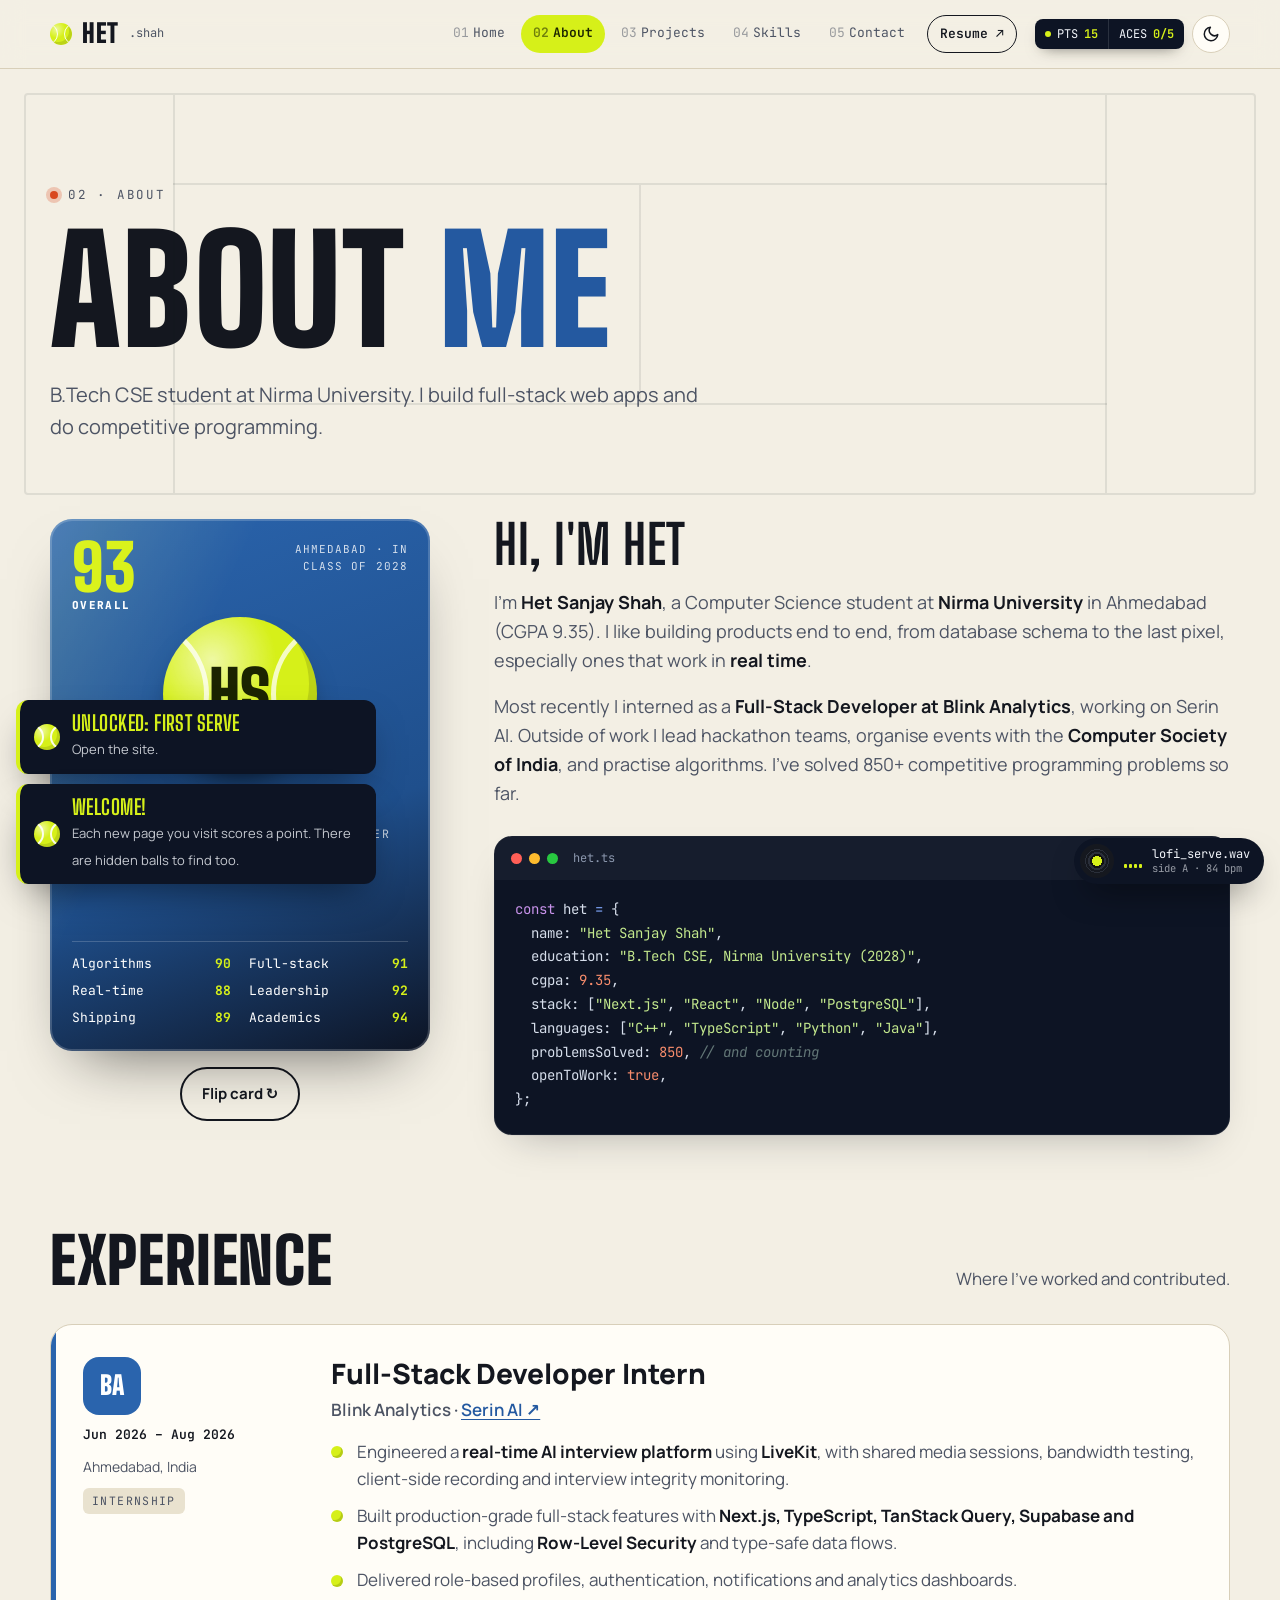
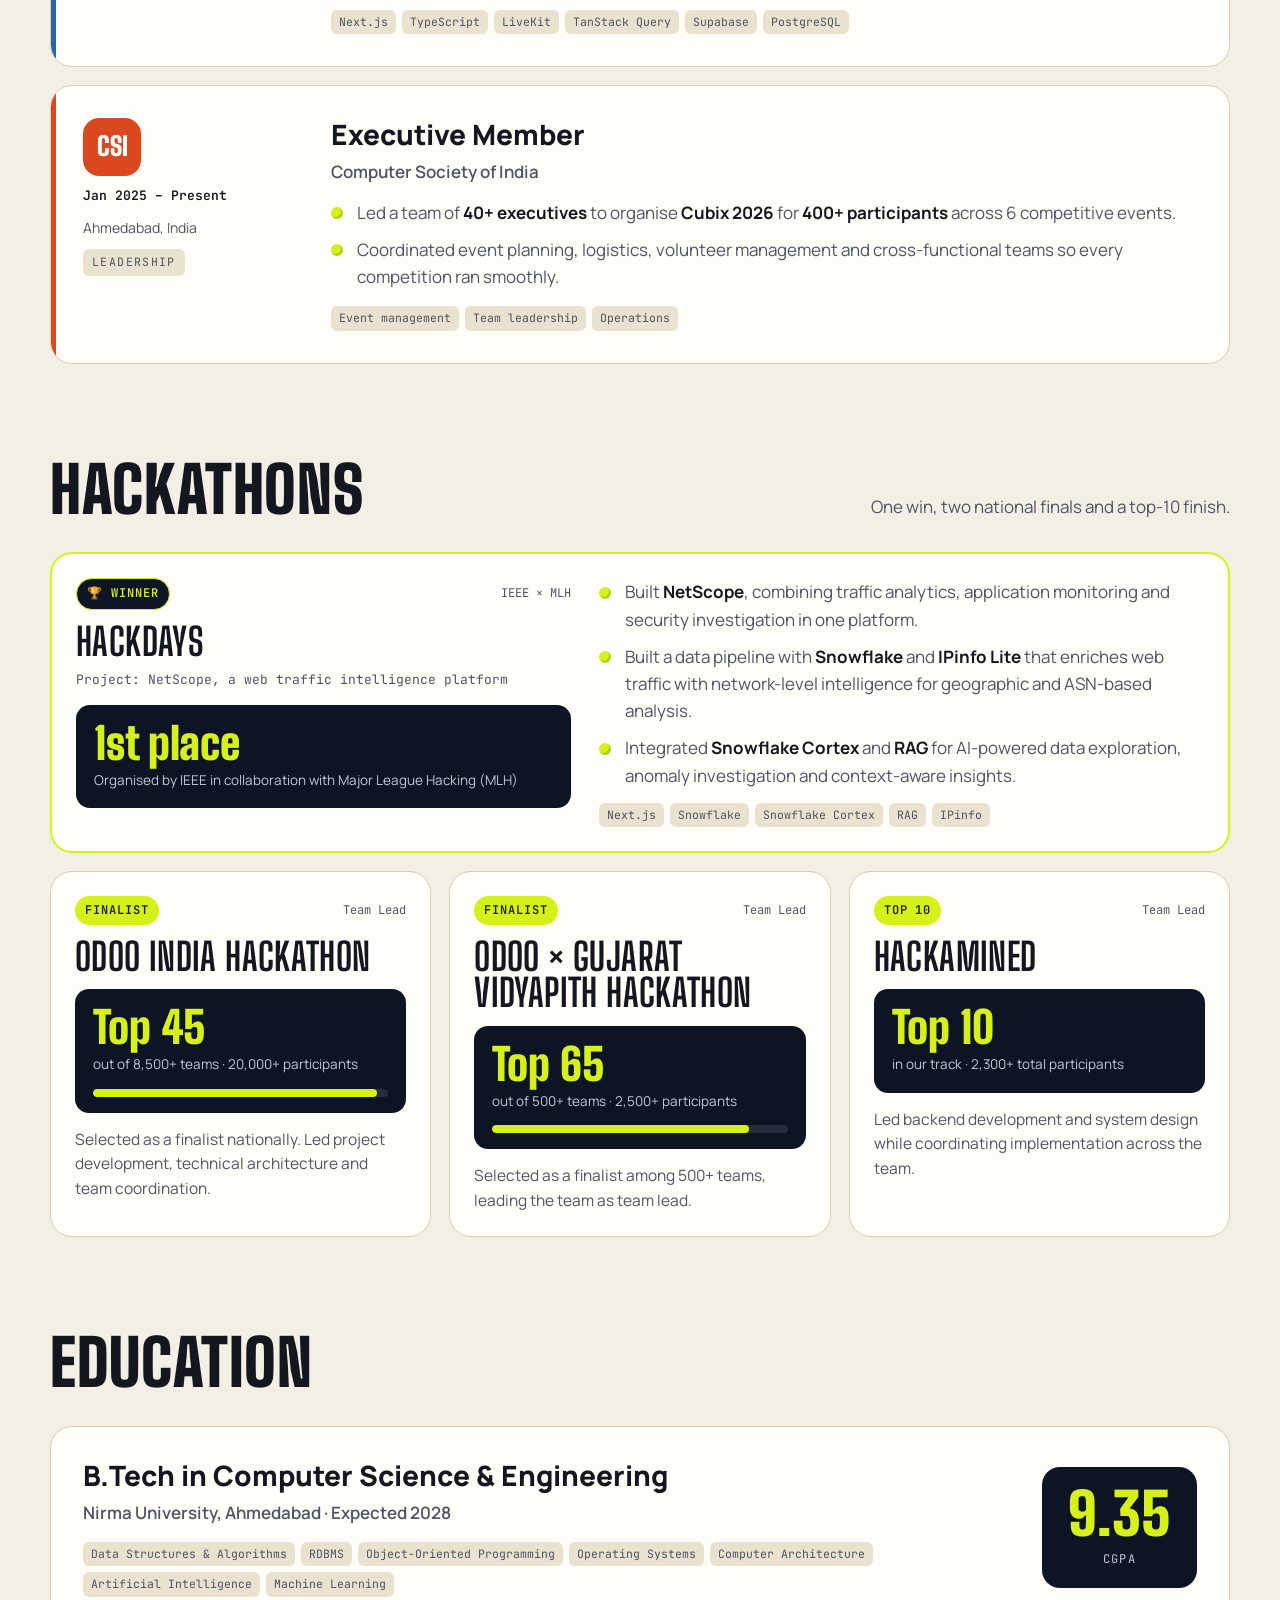
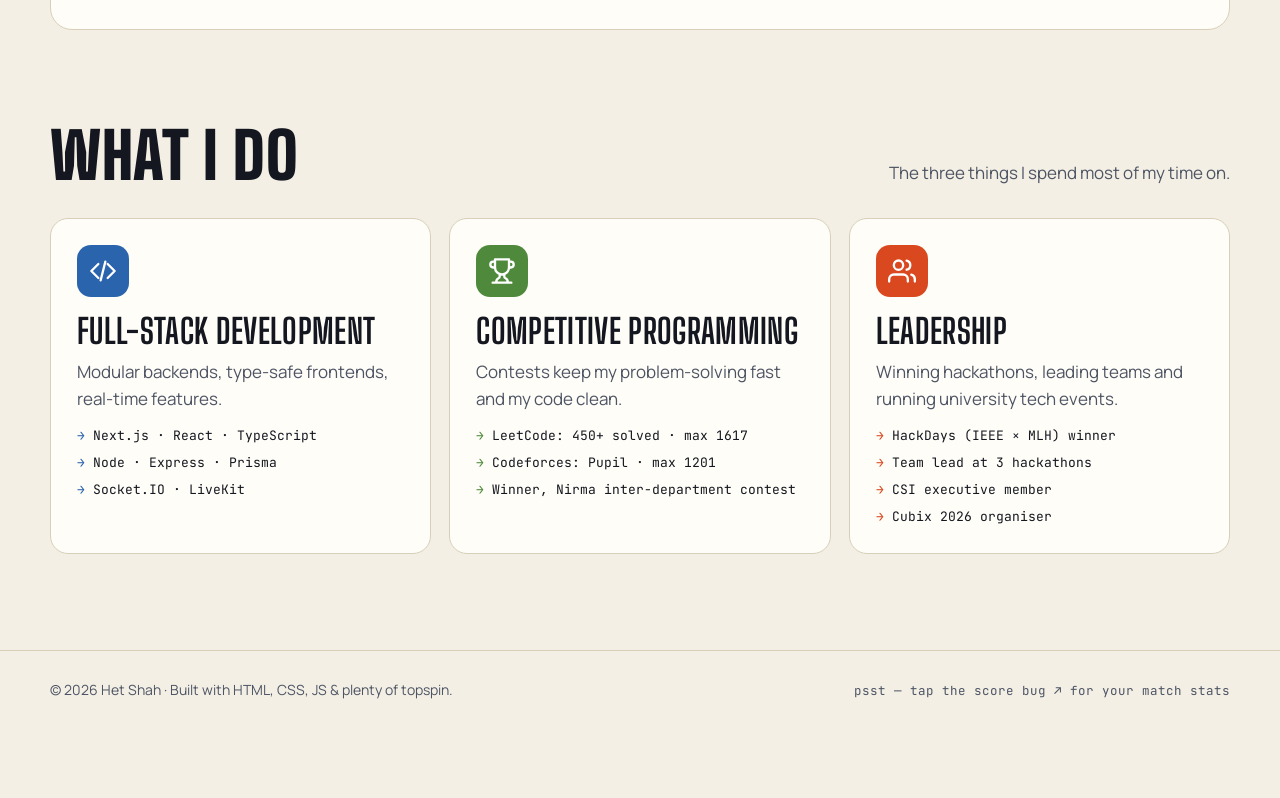
==== about.html @ 78c52bc6 "Add tennis-themed multi-page portfolio Static multi-page site (Home, About, Projects, Skills, Contac" ====
<!doctype html>
<html lang="en">
<head>
  <meta charset="utf-8">
  <meta name="viewport" content="width=device-width, initial-scale=1">
  <title>About — Het Shah</title>
  <meta name="description" content="About Het Sanjay Shah — full-stack developer and competitive programmer from Ahmedabad.">
  <link rel="icon" href="favicon.svg" type="image/svg+xml">
  <link rel="preconnect" href="https://fonts.googleapis.com">
  <link rel="preconnect" href="https://fonts.gstatic.com" crossorigin>
  <link href="https://fonts.googleapis.com/css2?family=Big+Shoulders+Display:wght@700;900&family=JetBrains+Mono:wght@400;600&family=Manrope:wght@400;500;700;800&display=swap" rel="stylesheet">
  <link rel="stylesheet" href="css/style.css">
  <script>document.documentElement.classList.add('js');try{var t=localStorage.getItem('mp.theme');if(t)document.documentElement.dataset.theme=t;if(localStorage.getItem('mp.clay')==='1')document.documentElement.dataset.surface='clay'}catch(e){}</script>
  <script src="js/main.js" defer></script>
</head>
<body data-page="about">
  <a class="skip" href="#main">Skip to content</a>

  <header class="site-header">
    <div class="wrap header-inner">
      <a class="brand" href="index.html"><span class="ball-icon" aria-hidden="true"></span>Het<small>.shah</small></a>
      <nav class="nav" aria-label="Main">
        <a href="index.html"><span class="num">01</span>Home</a>
        <a href="about.html" aria-current="page"><span class="num">02</span>About</a>
        <a href="projects.html"><span class="num">03</span>Projects</a>
        <a href="skills.html"><span class="num">04</span>Skills</a>
        <a href="contact.html"><span class="num">05</span>Contact</a>
        <a class="nav-cta" href="Het_Shah_Resume.pdf" target="_blank" rel="noopener">Resume ↗</a>
      </nav>
      <div class="header-tools">
        <button class="scorebug" id="scorebug" aria-label="Open match stats">
          <span><i class="serve"></i><span class="lbl">PTS</span> <b data-points>LOVE</b></span>
          <span><span class="lbl">ACES</span> <b data-aces>0/5</b></span>
        </button>
        <button class="icon-btn" id="theme-toggle" aria-label="Toggle light or dark theme">
          <svg class="theme-moon" viewBox="0 0 24 24" fill="none" stroke="currentColor" stroke-width="2" stroke-linecap="round" stroke-linejoin="round"><path d="M21 12.8A9 9 0 1 1 11.2 3a7 7 0 0 0 9.8 9.8z"/></svg>
          <svg class="theme-sun" viewBox="0 0 24 24" fill="none" stroke="currentColor" stroke-width="2" stroke-linecap="round"><circle cx="12" cy="12" r="4.5"/><path d="M12 2v2M12 20v2M4.9 4.9l1.4 1.4M17.7 17.7l1.4 1.4M2 12h2M20 12h2M4.9 19.1l1.4-1.4M17.7 6.3l1.4-1.4"/></svg>
        </button>
      </div>
    </div>
  </header>

  <main id="main">
    <section class="page-head">
      <div class="courtlines" aria-hidden="true"></div>
      <div class="wrap">
        <span class="kicker"><span class="dot"></span> 02 · About</span>
        <h1>About <span class="hl">Me</span></h1>
        <p class="lead">B.Tech CSE student at Nirma University. I build full-stack web apps and do competitive programming.</p>
      </div>
    </section>

    <!-- BIO -->
    <section style="padding-top:0">
      <div class="wrap about-grid">
        <div>
          <div class="player-card-wrap reveal">
            <div class="player-card" id="player-card" aria-label="Profile card, click to flip">
              <div class="pc-face pc-front">
                <div class="pc-top">
                  <div class="pc-ovr">93<small>OVERALL</small></div>
                  <div class="pc-flag">AHMEDABAD · IN<br>CLASS OF 2028</div>
                </div>
                <div class="pc-avatar"><span>HS</span></div>
                <div class="pc-name">Het Shah</div>
                <div class="pc-role">FULL-STACK · COMPETITIVE PROGRAMMER</div>
                <div class="pc-stats">
                  <div>Algorithms <b>90</b></div><div>Full-stack <b>91</b></div>
                  <div>Real-time <b>88</b></div><div>Leadership <b>92</b></div>
                  <div>Shipping <b>89</b></div><div>Academics <b>94</b></div>
                </div>
              </div>
              <div class="pc-face pc-back">
                <h3>In Short</h3>
                <p>I build real-time systems that hold up under pressure: live matchmaking, video interviews, fleet dispatch. I've led hackathon teams from architecture to final demo, and I can't walk past an unsolved Codeforces problem.</p>
                <dl>
                  <dt>University</dt><dd>Nirma University '28</dd>
                  <dt>Focus</dt><dd>Real-time full-stack</dd>
                  <dt>LeetCode</dt><dd>1617 max · 450+ solved</dd>
                  <dt>Codeforces</dt><dd>Pupil · 1201 max</dd>
                </dl>
              </div>
            </div>
          </div>
          <button class="btn flip-btn" id="flip-btn" aria-pressed="false">Flip card ↻</button>
        </div>

        <div class="prose reveal">
          <h2>Hi, I'm Het</h2>
          <p>I'm <strong>Het Sanjay Shah</strong>, a Computer Science student at <strong>Nirma University</strong> in Ahmedabad (CGPA 9.35). I like building products end to end, from database schema to the last pixel, especially ones that work in <strong>real time</strong>.</p>
          <p>Most recently I interned as a <strong>Full-Stack Developer at Blink Analytics</strong>, working on Serin AI. Outside of work I lead hackathon teams, organise events with the <strong>Computer Society of India</strong>, and practise algorithms. I've solved 850+ competitive programming problems so far.</p>

          <div class="code-block">
            <div class="bar"><i></i><i></i><i></i><span>het.ts</span></div>
<pre><code><span class="tk-k">const</span> het <span class="tk-p">=</span> {
  name: <span class="tk-s">"Het Sanjay Shah"</span>,
  education: <span class="tk-s">"B.Tech CSE, Nirma University (2028)"</span>,
  cgpa: <span class="tk-n">9.35</span>,
  stack: [<span class="tk-s">"Next.js"</span>, <span class="tk-s">"React"</span>, <span class="tk-s">"Node"</span>, <span class="tk-s">"PostgreSQL"</span>],
  languages: [<span class="tk-s">"C++"</span>, <span class="tk-s">"TypeScript"</span>, <span class="tk-s">"Python"</span>, <span class="tk-s">"Java"</span>],
  problemsSolved: <span class="tk-n">850</span>, <span class="tk-c">// and counting</span>
  openToWork: <span class="tk-n">true</span>,
};</code></pre>
          </div>
        </div>
      </div>
    </section>

    <!-- EXPERIENCE -->
    <section style="padding-top:0; position:relative" id="experience">
      <button class="ace" data-ace="about" style="bottom: 40px; left: 3%;" aria-label="A stray tennis ball"><span class="ball-icon" style="--s:16px"></span></button>
      <div class="wrap">
        <div class="section-head reveal">
          <h2>Experience</h2>
          <p>Where I've worked and contributed.</p>
        </div>
        <div class="xp-list">
          <article class="xp reveal" style="--c: var(--court)">
            <div class="xp-side">
              <span class="xp-logo">BA</span>
              <span class="xp-date">Jun 2026 – Aug 2026</span>
              <span class="xp-place">Ahmedabad, India</span>
              <span class="xp-type">Internship</span>
            </div>
            <div class="xp-main">
              <h3>Full-Stack Developer Intern</h3>
              <p class="xp-co">Blink Analytics · <a href="https://www.serin-ai.com/" target="_blank" rel="noopener">Serin AI ↗</a></p>
              <ul class="xp-points">
                <li>Engineered a <strong>real-time AI interview platform</strong> using <strong>LiveKit</strong>, with shared media sessions, bandwidth testing, client-side recording and interview integrity monitoring.</li>
                <li>Built production-grade full-stack features with <strong>Next.js, TypeScript, TanStack Query, Supabase and PostgreSQL</strong>, including <strong>Row-Level Security</strong> and type-safe data flows.</li>
                <li>Delivered role-based profiles, authentication, notifications and analytics dashboards.</li>
              </ul>
              <div class="tags"><span>Next.js</span><span>TypeScript</span><span>LiveKit</span><span>TanStack Query</span><span>Supabase</span><span>PostgreSQL</span></div>
            </div>
          </article>

          <article class="xp reveal" style="--c: var(--hot)">
            <div class="xp-side">
              <span class="xp-logo">CSI</span>
              <span class="xp-date">Jan 2025 – Present</span>
              <span class="xp-place">Ahmedabad, India</span>
              <span class="xp-type">Leadership</span>
            </div>
            <div class="xp-main">
              <h3>Executive Member</h3>
              <p class="xp-co">Computer Society of India</p>
              <ul class="xp-points">
                <li>Led a team of <strong>40+ executives</strong> to organise <strong>Cubix 2026</strong> for <strong>400+ participants</strong> across 6 competitive events.</li>
                <li>Coordinated event planning, logistics, volunteer management and cross-functional teams so every competition ran smoothly.</li>
              </ul>
              <div class="tags"><span>Event management</span><span>Team leadership</span><span>Operations</span></div>
            </div>
          </article>
        </div>
      </div>
    </section>

    <!-- HACKATHONS -->
    <section style="padding-top:0" id="hackathons">
      <div class="wrap">
        <div class="section-head reveal">
          <h2>Hackathons</h2>
          <p>One win, two national finals and a top-10 finish.</p>
        </div>
        <div class="hack-grid">
          <article class="hack hack-win reveal">
            <div style="display:flex;flex-direction:column;gap:14px">
              <div class="hack-top"><span class="badge">🏆 Winner</span><span class="hack-role">IEEE × MLH</span></div>
              <h3>HackDays</h3>
              <p class="project-name">Project: NetScope, a web traffic intelligence platform</p>
              <div class="hack-rank">
                <b>1st place</b>
                <span>Organised by IEEE in collaboration with Major League Hacking (MLH)</span>
              </div>
            </div>
            <div>
              <ul class="xp-points">
                <li>Built <strong>NetScope</strong>, combining traffic analytics, application monitoring and security investigation in one platform.</li>
                <li>Built a data pipeline with <strong>Snowflake</strong> and <strong>IPinfo Lite</strong> that enriches web traffic with network-level intelligence for geographic and ASN-based analysis.</li>
                <li>Integrated <strong>Snowflake Cortex</strong> and <strong>RAG</strong> for AI-powered data exploration, anomaly investigation and context-aware insights.</li>
              </ul>
              <div class="tags" style="margin-top:14px"><span>Next.js</span><span>Snowflake</span><span>Snowflake Cortex</span><span>RAG</span><span>IPinfo</span></div>
            </div>
          </article>

          <article class="hack reveal">
            <div class="hack-top"><span class="badge">Finalist</span><span class="hack-role">Team Lead</span></div>
            <h3>Odoo India Hackathon</h3>
            <div class="hack-rank">
              <b>Top 45</b>
              <span>out of 8,500+ teams · 20,000+ participants</span>
              <div class="rank-bar" aria-hidden="true"><i style="--w:96%"></i></div>
            </div>
            <p>Selected as a finalist nationally. Led project development, technical architecture and team coordination.</p>
          </article>

          <article class="hack reveal">
            <div class="hack-top"><span class="badge">Finalist</span><span class="hack-role">Team Lead</span></div>
            <h3>Odoo × Gujarat Vidyapith Hackathon</h3>
            <div class="hack-rank">
              <b>Top 65</b>
              <span>out of 500+ teams · 2,500+ participants</span>
              <div class="rank-bar" aria-hidden="true"><i style="--w:87%"></i></div>
            </div>
            <p>Selected as a finalist among 500+ teams, leading the team as team lead.</p>
          </article>

          <article class="hack reveal">
            <div class="hack-top"><span class="badge">Top 10</span><span class="hack-role">Team Lead</span></div>
            <h3>HACKaMINeD</h3>
            <div class="hack-rank">
              <b>Top 10</b>
              <span>in our track · 2,300+ total participants</span>
            </div>
            <p>Led backend development and system design while coordinating implementation across the team.</p>
          </article>
        </div>
      </div>
    </section>

    <!-- EDUCATION -->
    <section style="padding-top:0" id="education">
      <div class="wrap">
        <div class="section-head reveal"><h2>Education</h2></div>
        <div class="edu reveal">
          <div>
            <h3>B.Tech in Computer Science &amp; Engineering</h3>
            <p class="sub">Nirma University, Ahmedabad · Expected 2028</p>
            <div class="tags">
              <span>Data Structures &amp; Algorithms</span><span>RDBMS</span><span>Object-Oriented Programming</span>
              <span>Operating Systems</span><span>Computer Architecture</span><span>Artificial Intelligence</span><span>Machine Learning</span>
            </div>
          </div>
          <div class="cgpa"><b>9.35</b><span>CGPA</span></div>
        </div>
      </div>
    </section>

    <!-- WHAT I DO -->
    <section style="padding-top:0">
      <div class="wrap">
        <div class="section-head reveal"><h2>What I Do</h2><p>The three things I spend most of my time on.</p></div>
        <div class="trio">
          <div class="trio-card reveal" style="--c: var(--court)">
            <div class="ico"><svg viewBox="0 0 24 24" fill="none" stroke="currentColor" stroke-width="2" stroke-linecap="round" stroke-linejoin="round"><path d="M8 6l-6 6 6 6M16 6l6 6-6 6M14 4l-4 16"/></svg></div>
            <h3>Full-Stack Development</h3>
            <p>Modular backends, type-safe frontends, real-time features.</p>
            <ul><li>Next.js · React · TypeScript</li><li>Node · Express · Prisma</li><li>Socket.IO · LiveKit</li></ul>
          </div>
          <div class="trio-card reveal" style="--c: var(--grass)">
            <div class="ico"><svg viewBox="0 0 24 24" fill="none" stroke="currentColor" stroke-width="2" stroke-linecap="round" stroke-linejoin="round"><path d="M6 9H4.5a2.5 2.5 0 0 1 0-5H6M18 9h1.5a2.5 2.5 0 0 0 0-5H18M4 22h16M10 14.7V17c0 .6-.5 1-1 1.2-1.2.5-2 2-2 3.8M14 14.7V17c0 .6.5 1 1 1.2 1.2.5 2 2 2 3.8M18 2H6v7a6 6 0 0 0 12 0V2z"/></svg></div>
            <h3>Competitive Programming</h3>
            <p>Contests keep my problem-solving fast and my code clean.</p>
            <ul><li>LeetCode: 450+ solved · max 1617</li><li>Codeforces: Pupil · max 1201</li><li>Winner, Nirma inter-department contest</li></ul>
          </div>
          <div class="trio-card reveal" style="--c: var(--hot)">
            <div class="ico"><svg viewBox="0 0 24 24" fill="none" stroke="currentColor" stroke-width="2" stroke-linecap="round" stroke-linejoin="round"><path d="M17 21v-2a4 4 0 0 0-4-4H5a4 4 0 0 0-4 4v2"/><circle cx="9" cy="7" r="4"/><path d="M23 21v-2a4 4 0 0 0-3-3.9M16 3.1a4 4 0 0 1 0 7.8"/></svg></div>
            <h3>Leadership</h3>
            <p>Winning hackathons, leading teams and running university tech events.</p>
            <ul><li>HackDays (IEEE × MLH) winner</li><li>Team lead at 3 hackathons</li><li>CSI executive member</li><li>Cubix 2026 organiser</li></ul>
          </div>
        </div>
      </div>
    </section>
  </main>

  <footer class="site-footer">
    <div class="wrap footer-inner">
      <span>© 2026 Het Shah · Built with HTML, CSS, JS &amp; plenty of topspin.</span>
      <span class="hint">psst — tap the score bug ↗ for your match stats</span>
    </div>
  </footer>
</body>
</html>
---- css/style.css ----
/* ==========================================================================
   MATCH POINT — portfolio stylesheet
   Tennis × Code × Music
   ========================================================================== */

@view-transition { navigation: auto; }

:root {
  --bg: #f3efe4;
  --bg-2: #e9e2cf;
  --surface: #fffdf7;
  --ink: #14171f;
  --ink-2: #4d5464;
  --line: #d8cfb9;
  --court: #2a64ad;
  --court-2: #1f4f8c;
  --grass: #4f8a3c;
  --clay: #c4612f;
  --chalk: #ffffff;
  --ball: #d6f019;
  --ball-ink: #1b2400;
  --accent: #2459a0;
  --hot: #d9481f;
  --bug: #0d1424;          /* TV score-bug — dark in both themes */
  --bug-ink: #f2f5fa;

  --radius: 18px;
  --radius-sm: 10px;
  --shadow: 0 1px 0 rgba(20, 23, 31, .04), 0 18px 40px -22px rgba(20, 23, 31, .35);
  --font-display: "Big Shoulders Display", "Arial Narrow", sans-serif;
  --font-body: "Manrope", system-ui, -apple-system, "Segoe UI", sans-serif;
  --font-mono: "JetBrains Mono", ui-monospace, Consolas, monospace;
  --wrap: 1180px;
  color-scheme: light;
}

@media (prefers-color-scheme: dark) {
  :root:not([data-theme="light"]) {
    --bg: #0a101c;
    --bg-2: #0f182a;
    --surface: #131d31;
    --ink: #edf1f7;
    --ink-2: #9ba7bc;
    --line: #23314b;
    --court: #1f4f8c;
    --court-2: #173d6d;
    --grass: #2f6127;
    --ball: #dcff3a;
    --accent: #86b6ff;
    --hot: #ff7c4f;
    --shadow: 0 1px 0 rgba(255, 255, 255, .03), 0 18px 40px -20px rgba(0, 0, 0, .7);
    color-scheme: dark;
  }
}
:root[data-theme="dark"] {
  --bg: #0a101c;
  --bg-2: #0f182a;
  --surface: #131d31;
  --ink: #edf1f7;
  --ink-2: #9ba7bc;
  --line: #23314b;
  --court: #1f4f8c;
  --court-2: #173d6d;
  --grass: #2f6127;
  --ball: #dcff3a;
  --accent: #86b6ff;
  --hot: #ff7c4f;
  --shadow: 0 1px 0 rgba(255, 255, 255, .03), 0 18px 40px -20px rgba(0, 0, 0, .7);
  color-scheme: dark;
}

/* Secret surface (Konami code) */
:root[data-surface="clay"] { --court: #c4612f; --court-2: #a24a1f; --accent: #b4521f; }
:root[data-surface="clay"][data-theme="dark"] { --court: #9c4a22; --court-2: #7d3a19; --accent: #ff9a66; }
@media (prefers-color-scheme: dark) {
  :root[data-surface="clay"]:not([data-theme="light"]) { --court: #9c4a22; --court-2: #7d3a19; --accent: #ff9a66; }
}

/* ---------- Base ---------- */
*, *::before, *::after { box-sizing: border-box; }
html { -webkit-text-size-adjust: 100%; scroll-behavior: smooth; }
body {
  margin: 0;
  background: var(--bg);
  color: var(--ink);
  font-family: var(--font-body);
  font-size: 17px;
  line-height: 1.6;
  min-height: 100vh;
  display: flex;
  flex-direction: column;
  overflow-x: hidden;
}
img, svg, canvas { display: block; max-width: 100%; }
a { color: var(--accent); text-underline-offset: 3px; }
button { font: inherit; color: inherit; }
h1, h2, h3 { font-family: var(--font-display); line-height: .95; letter-spacing: .01em; margin: 0; text-transform: uppercase; }
p { margin: 0 0 1em; }
code, kbd, pre { font-family: var(--font-mono); }
::selection { background: var(--ball); color: var(--ball-ink); }
:focus-visible { outline: 3px solid var(--ball); outline-offset: 3px; border-radius: 6px; }

.wrap { width: min(100% - 32px, var(--wrap)); margin-inline: auto; }
.skip { position: absolute; left: -999px; top: 8px; z-index: 100; background: var(--ball); color: var(--ball-ink); padding: 8px 14px; border-radius: 8px; }
.skip:focus { left: 8px; }
.sr-only { position: absolute; width: 1px; height: 1px; overflow: hidden; clip: rect(0 0 0 0); white-space: nowrap; }

.kicker {
  font-family: var(--font-mono);
  font-size: 12.5px;
  letter-spacing: .14em;
  text-transform: uppercase;
  color: var(--ink-2);
  display: inline-flex;
  align-items: center;
  gap: 10px;
}
.kicker .dot { width: 8px; height: 8px; border-radius: 50%; background: var(--hot); box-shadow: 0 0 0 4px color-mix(in srgb, var(--hot) 25%, transparent); animation: live 1.6s ease-in-out infinite; }
@keyframes live { 50% { opacity: .35; } }

/* ---------- Header ---------- */
.site-header {
  position: sticky; top: 0; z-index: 40;
  view-transition-name: site-header;
  background: color-mix(in srgb, var(--bg) 82%, transparent);
  backdrop-filter: saturate(1.4) blur(12px);
  -webkit-backdrop-filter: saturate(1.4) blur(12px);
  border-bottom: 1px solid var(--line);
}
.header-inner { display: flex; align-items: center; gap: 18px; min-height: 68px; }
.brand {
  display: inline-flex; align-items: center; gap: 10px;
  font-family: var(--font-display); font-weight: 900; font-size: 26px; letter-spacing: .02em;
  text-decoration: none; color: var(--ink); text-transform: uppercase;
}
.brand small { font-family: var(--font-mono); font-size: 12px; font-weight: 400; color: var(--ink-2); text-transform: none; letter-spacing: 0; }
.ball-icon {
  --s: 22px;
  width: var(--s); height: var(--s); border-radius: 50%; flex: none;
  background:
    radial-gradient(circle at 30% 28%, rgba(255,255,255,.55), transparent 40%),
    var(--ball);
  position: relative; overflow: hidden;
  box-shadow: inset -3px -3px 0 rgba(0,0,0,.12);
}
.ball-icon::before, .ball-icon::after {
  content: ""; position: absolute; width: 100%; height: 100%; border-radius: 50%;
  border: calc(var(--s) * .08) solid rgba(255,255,255,.9);
}
.ball-icon::before { left: -62%; }
.ball-icon::after { right: -62%; }
.brand:hover .ball-icon { animation: spin .7s ease; }
@keyframes spin { to { transform: rotate(360deg); } }

.nav { display: flex; gap: 4px; margin-left: auto; }
.nav a {
  font-family: var(--font-mono); font-size: 13px; text-decoration: none; color: var(--ink-2);
  padding: 8px 12px; border-radius: 999px; white-space: nowrap; transition: background .2s, color .2s;
}
.nav a:hover { color: var(--ink); background: var(--bg-2); }
.nav a[aria-current="page"] { background: var(--ball); color: var(--ball-ink); font-weight: 600; }
.nav a .num { opacity: .55; margin-right: 4px; }
.nav a.nav-cta { border: 1.5px solid var(--ink); color: var(--ink); font-weight: 600; margin-left: 6px; }
.nav a.nav-cta:hover { background: var(--ink); color: var(--bg); }

.header-tools { display: flex; align-items: center; gap: 8px; }
.scorebug {
  display: inline-flex; align-items: stretch; border: 0; padding: 0; cursor: pointer;
  background: var(--bug); color: var(--bug-ink); border-radius: 8px; overflow: hidden;
  font-family: var(--font-mono); font-size: 12px; line-height: 1;
  box-shadow: 0 6px 16px -8px rgba(0,0,0,.6);
}
.scorebug > span { display: flex; align-items: center; gap: 6px; padding: 9px 10px; }
.scorebug > span + span { border-left: 1px solid rgba(255,255,255,.12); }
.scorebug b { color: var(--ball); font-weight: 600; min-width: 2ch; }
.scorebug .serve { width: 6px; height: 6px; border-radius: 50%; background: var(--ball); }
.scorebug.bump { animation: bump .5s ease; }
@keyframes bump { 40% { transform: scale(1.08); } }

.icon-btn {
  width: 38px; height: 38px; border-radius: 50%; border: 1px solid var(--line); background: var(--surface);
  display: grid; place-items: center; cursor: pointer; transition: transform .2s;
}
.icon-btn:hover { transform: rotate(-12deg); }
.icon-btn svg { width: 18px; height: 18px; }
.theme-sun { display: none; }
:root[data-theme="dark"] .theme-sun { display: block; }
:root[data-theme="dark"] .theme-moon { display: none; }
@media (prefers-color-scheme: dark) {
  :root:not([data-theme="light"]) .theme-sun { display: block; }
  :root:not([data-theme="light"]) .theme-moon { display: none; }
}

@media (max-width: 900px) {
  .header-inner { flex-wrap: wrap; gap: 10px; padding-top: 10px; }
  .header-tools { margin-left: auto; }
  .nav { order: 3; width: 100%; margin: 0; overflow-x: auto; padding-bottom: 10px; scrollbar-width: none; }
  .nav::-webkit-scrollbar { display: none; }
  .brand small { display: none; }
}
@media (max-width: 420px) {
  .scorebug .lbl { display: none; }
}

/* ---------- Buttons ---------- */
.btn {
  display: inline-flex; align-items: center; gap: 10px; cursor: pointer;
  padding: 13px 20px; border-radius: 999px; border: 2px solid var(--ink);
  font-weight: 700; font-size: 15px; text-decoration: none; color: var(--ink); background: transparent;
  transition: transform .15s ease, background .2s, box-shadow .2s;
}
.btn:hover { transform: translateY(-2px); box-shadow: 0 6px 0 -1px var(--ink); }
.btn:active { transform: translateY(0); box-shadow: none; }
.btn-primary { background: var(--ball); color: var(--ball-ink); border-color: var(--ball-ink); }
:root[data-theme="dark"] .btn-primary { border-color: var(--ball); }
@media (prefers-color-scheme: dark) { :root:not([data-theme="light"]) .btn-primary { border-color: var(--ball); } }
.btn .arrow { transition: transform .2s; }
.btn:hover .arrow { transform: translateX(4px); }

/* ---------- Main / sections ---------- */
main { flex: 1; }
section { padding-block: clamp(48px, 8vw, 96px); }
.section-head { display: flex; align-items: end; justify-content: space-between; gap: 20px; flex-wrap: wrap; margin-bottom: 32px; }
.section-head h2 { font-size: clamp(38px, 6vw, 64px); font-weight: 900; }
.section-head p { color: var(--ink-2); max-width: 46ch; margin: 0; }

/* Court lines decoration */
.courtlines {
  position: absolute; inset: 24px; pointer-events: none;
  border: 2px solid color-mix(in srgb, var(--ink) 9%, transparent);
  border-radius: 4px;
}
.courtlines::before, .courtlines::after { content: ""; position: absolute; }
.courtlines::before { /* singles sidelines */
  inset: 0 12%;
  border-inline: 2px solid color-mix(in srgb, var(--ink) 9%, transparent);
}
.courtlines::after { /* service line + centre line */
  left: 12%; right: 12%; top: 22%; bottom: 22%;
  border-block: 2px solid color-mix(in srgb, var(--ink) 9%, transparent);
  background: linear-gradient(color-mix(in srgb, var(--ink) 9%, transparent), color-mix(in srgb, var(--ink) 9%, transparent)) center / 2px 100% no-repeat;
}

/* Page heads for inner pages */
.page-head { position: relative; padding-block: clamp(56px, 9vw, 110px) clamp(32px, 5vw, 56px); overflow: hidden; }
.page-head h1 { font-size: clamp(56px, 12vw, 148px); font-weight: 900; margin: 14px 0 18px; }
.page-head h1 .hl { color: var(--accent); }
.page-head .lead { font-size: clamp(17px, 2vw, 20px); color: var(--ink-2); max-width: 56ch; }

/* Reveal on scroll */
.js .reveal { opacity: 0; transform: translateY(18px); transition: opacity .6s ease, transform .6s cubic-bezier(.2,.7,.2,1); }
.js .reveal.in { opacity: 1; transform: none; }

/* ---------- Ticker ---------- */
.ticker {
  background: var(--bug); color: var(--bug-ink); overflow: hidden; white-space: nowrap;
  font-family: var(--font-mono); font-size: 13px; letter-spacing: .08em; text-transform: uppercase;
  border-block: 3px solid var(--ball);
}
.ticker-track { display: inline-flex; animation: ticker 38s linear infinite; padding-block: 12px; }
.ticker-track span { padding-inline: 22px; }
.ticker-track b { color: var(--ball); font-weight: 600; }
@keyframes ticker { to { transform: translateX(-50%); } }

/* ---------- HOME ---------- */
.hero { position: relative; padding-block: clamp(36px, 6vw, 72px) clamp(56px, 8vw, 96px); overflow: hidden; }
.hero-grid { display: grid; grid-template-columns: 1.1fr .9fr; gap: clamp(28px, 5vw, 64px); align-items: center; position: relative; }
.hero h1 { font-size: clamp(64px, 11vw, 150px); font-weight: 900; margin: 16px 0 6px; }
.hero h1 .line2 { display: block; color: var(--accent); }
.hero .tagline { display: flex; flex-wrap: wrap; gap: 8px; margin: 18px 0 22px; }
.chip {
  font-family: var(--font-mono); font-size: 12.5px; padding: 6px 12px; border-radius: 999px;
  border: 1px solid var(--line); background: var(--surface); display: inline-flex; align-items: center; gap: 8px;
}
.chip i { width: 8px; height: 8px; border-radius: 50%; background: var(--c, var(--court)); display: inline-block; }
.hero .intro { font-size: clamp(17px, 1.8vw, 20px); color: var(--ink-2); max-width: 52ch; }
.hero .intro strong { color: var(--ink); }
.hero-ctas { display: flex; flex-wrap: wrap; gap: 12px; margin-top: 26px; }

@media (max-width: 900px) { .hero-grid { grid-template-columns: 1fr; } }

/* Rally game card */
.rally-card {
  background: var(--surface); border: 1px solid var(--line); border-radius: 26px; padding: 14px;
  box-shadow: var(--shadow); position: relative;
}
.rally-top { display: flex; justify-content: space-between; align-items: center; padding: 4px 6px 12px; gap: 10px; }
.rally-top .kicker { font-size: 11.5px; }
.rally-score { font-family: var(--font-mono); font-size: 12px; background: var(--bug); color: var(--bug-ink); border-radius: 6px; padding: 6px 10px; display: flex; gap: 12px; }
.rally-score b { color: var(--ball); font-weight: 600; }
#rally {
  width: 100%; aspect-ratio: 4 / 5; border-radius: 16px; background: var(--grass);
  touch-action: none; cursor: none;
}
#rally:focus-visible { outline-offset: 2px; }
.rally-help { font-size: 13px; color: var(--ink-2); padding: 12px 6px 2px; margin: 0; display: flex; justify-content: space-between; gap: 10px; flex-wrap: wrap; }
.rally-help kbd { font-size: 11px; border: 1px solid var(--line); border-bottom-width: 2px; border-radius: 4px; padding: 1px 5px; background: var(--bg); }

/* Scoreboard stats strip */
.board {
  display: grid; grid-template-columns: repeat(4, 1fr);
  background: var(--bug); color: var(--bug-ink); border-radius: var(--radius); overflow: hidden;
  box-shadow: var(--shadow);
}
.board > div { padding: 22px 22px 20px; border-left: 1px solid rgba(255,255,255,.08); }
.board > div:first-child { border-left: 0; }
.board .v { font-family: var(--font-display); font-weight: 900; font-size: clamp(44px, 6vw, 68px); color: var(--ball); line-height: 1; }
.board .k { font-family: var(--font-mono); font-size: 12px; letter-spacing: .1em; text-transform: uppercase; opacity: .8; margin-top: 8px; }
.board .s { font-size: 13px; opacity: .55; }
@media (max-width: 700px) {
  .board { grid-template-columns: 1fr 1fr; }
  .board > div:nth-child(3) { border-left: 0; }
  .board > div:nth-child(n+3) { border-top: 1px solid rgba(255,255,255,.08); }
}

/* Order of play */
.schedule { display: grid; grid-template-columns: repeat(2, 1fr); gap: 18px; }
@media (max-width: 760px) { .schedule { grid-template-columns: 1fr; } }
.match-card {
  position: relative; display: flex; flex-direction: column; gap: 10px; min-height: 230px;
  padding: 24px; border-radius: var(--radius); text-decoration: none; color: var(--chalk);
  background: var(--card, var(--court)); overflow: hidden; isolation: isolate;
  transition: transform .25s cubic-bezier(.2,.7,.2,1), box-shadow .25s;
  box-shadow: var(--shadow);
}
.match-card::before { /* mini court lines */
  content: ""; position: absolute; inset: 14px; z-index: -1; border: 2px solid rgba(255,255,255,.22); border-radius: 3px;
  background:
    linear-gradient(rgba(255,255,255,.22), rgba(255,255,255,.22)) 50% 0 / 2px 100% no-repeat,
    linear-gradient(rgba(255,255,255,.22), rgba(255,255,255,.22)) 0 50% / 100% 2px no-repeat;
}
.match-card:hover { transform: translateY(-6px) rotate(-.4deg); }
.match-card .meta { font-family: var(--font-mono); font-size: 12px; letter-spacing: .1em; text-transform: uppercase; display: flex; justify-content: space-between; gap: 10px; opacity: .9; }
.match-card h3 { font-size: clamp(36px, 4.5vw, 52px); font-weight: 900; margin-top: auto; }
.match-card p { margin: 0; opacity: .88; max-width: 40ch; }
.match-card .status { background: rgba(0,0,0,.28); padding: 3px 8px; border-radius: 4px; }
.match-card.played .status { background: var(--ball); color: var(--ball-ink); }
.match-card .go { font-weight: 700; display: inline-flex; gap: 8px; align-items: center; }
.match-card:hover .go .arrow { transform: translateX(5px); }
.match-card .go .arrow { transition: transform .2s; }

/* ---------- ABOUT ---------- */
.about-grid { display: grid; grid-template-columns: 380px 1fr; gap: clamp(28px, 5vw, 64px); align-items: start; }
@media (max-width: 900px) { .about-grid { grid-template-columns: 1fr; } }

.player-card-wrap { perspective: 1400px; max-width: 380px; width: 100%; margin-inline: auto; }
.player-card {
  position: relative; aspect-ratio: 5 / 7; transform-style: preserve-3d; transition: transform .8s cubic-bezier(.3,.8,.2,1);
  cursor: pointer;
}
.player-card.flipped { transform: rotateY(180deg); }
.pc-face {
  position: absolute; inset: 0; backface-visibility: hidden; -webkit-backface-visibility: hidden;
  border-radius: 22px; padding: 22px; overflow: hidden; color: #fff;
  background: linear-gradient(160deg, var(--court) 0%, var(--court-2) 60%, #0d1424 100%);
  box-shadow: 0 30px 60px -30px rgba(0,0,0,.6), inset 0 0 0 2px rgba(255,255,255,.18);
  display: flex; flex-direction: column;
}
.pc-face::after { /* holo shine */
  content: ""; position: absolute; inset: 0; pointer-events: none;
  background: linear-gradient(115deg, transparent 30%, rgba(255,255,255,.18) 45%, rgba(214,240,25,.15) 52%, transparent 65%);
  background-size: 250% 100%; background-position: var(--shine, 100%) 0; mix-blend-mode: screen;
}
.pc-back { transform: rotateY(180deg); background: linear-gradient(160deg, #0d1424, var(--court-2)); }
.pc-top { display: flex; justify-content: space-between; align-items: start; }
.pc-ovr { font-family: var(--font-display); font-weight: 900; font-size: 64px; line-height: .85; color: var(--ball); }
.pc-ovr small { display: block; font-family: var(--font-mono); font-size: 11px; color: #fff; letter-spacing: .12em; margin-top: 6px; }
.pc-flag { font-family: var(--font-mono); font-size: 11px; letter-spacing: .1em; text-align: right; opacity: .8; }
.pc-avatar {
  width: 46%; aspect-ratio: 1; border-radius: 50%; margin: 6px auto 14px;
  background: radial-gradient(circle at 32% 28%, rgba(255,255,255,.6), transparent 42%), var(--ball);
  display: grid; place-items: center; color: var(--ball-ink); position: relative; overflow: hidden;
  font-family: var(--font-display); font-weight: 900; font-size: 64px;
  box-shadow: inset -8px -10px 0 rgba(0,0,0,.12), 0 18px 30px -12px rgba(0,0,0,.6);
}
.pc-avatar::before, .pc-avatar::after { content: ""; position: absolute; width: 100%; height: 100%; border-radius: 50%; border: 5px solid rgba(255,255,255,.75); }
.pc-avatar::before { left: -70%; } .pc-avatar::after { right: -70%; }
.pc-avatar span { position: relative; z-index: 1; }
.pc-name { text-align: center; font-family: var(--font-display); font-weight: 900; font-size: 34px; text-transform: uppercase; line-height: 1; }
.pc-role { text-align: center; font-family: var(--font-mono); font-size: 11.5px; letter-spacing: .14em; opacity: .75; margin: 6px 0 14px; }
.pc-stats { display: grid; grid-template-columns: 1fr 1fr; gap: 6px 18px; font-family: var(--font-mono); font-size: 13px; margin-top: auto; border-top: 1px solid rgba(255,255,255,.18); padding-top: 12px; }
.pc-stats div { display: flex; justify-content: space-between; }
.pc-stats b { color: var(--ball); }
.pc-back h3 { font-size: 34px; color: var(--ball); margin-bottom: 12px; }
.pc-back p { font-size: 14.5px; opacity: .88; }
.pc-back dl { font-family: var(--font-mono); font-size: 12.5px; margin: auto 0 0; display: grid; grid-template-columns: auto 1fr; gap: 6px 12px; }
.pc-back dt { opacity: .6; } .pc-back dd { margin: 0; }
.flip-btn { margin: 16px auto 0; display: flex; }

.prose { font-size: 18px; }
.prose p { color: var(--ink-2); }
.prose p strong { color: var(--ink); }
.prose h2 { font-size: clamp(36px, 5vw, 54px); margin-bottom: 18px; }

.code-block {
  background: #0d1424; color: #d6deeb; border-radius: var(--radius); overflow: hidden; margin-top: 28px;
  box-shadow: var(--shadow); font-size: 14px; border: 1px solid rgba(255,255,255,.06);
}
.code-block .bar { display: flex; align-items: center; gap: 7px; padding: 12px 16px; background: rgba(255,255,255,.04); font-family: var(--font-mono); font-size: 12px; color: #8b97ad; }
.code-block .bar i { width: 11px; height: 11px; border-radius: 50%; background: #ff5f57; }
.code-block .bar i:nth-child(2) { background: #febc2e; } .code-block .bar i:nth-child(3) { background: #28c840; }
.code-block .bar span { margin-left: 8px; }
.code-block pre { margin: 0; padding: 18px 20px 22px; overflow-x: auto; line-height: 1.7; }
.tk-k { color: #c792ea; } .tk-s { color: #c3e88d; } .tk-n { color: #f78c6c; } .tk-p { color: #82aaff; } .tk-c { color: #637777; font-style: italic; } .tk-b { color: var(--ball); }

/* Timeline as sets */
.sets { display: grid; gap: 14px; counter-reset: set; }
.set {
  display: grid; grid-template-columns: 120px 1fr auto; gap: 22px; align-items: center;
  background: var(--surface); border: 1px solid var(--line); border-radius: var(--radius); padding: 20px 24px;
  transition: border-color .2s, transform .2s;
}
.set:hover { border-color: var(--court); transform: translateX(6px); }
.set .yr { font-family: var(--font-display); font-weight: 900; font-size: 40px; color: var(--accent); line-height: 1; }
.set .yr small { display: block; font-family: var(--font-mono); font-size: 11px; color: var(--ink-2); letter-spacing: .12em; font-weight: 400; margin-top: 6px; }
.set h3 { font-family: var(--font-body); text-transform: none; font-size: 19px; font-weight: 800; line-height: 1.3; margin-bottom: 4px; letter-spacing: 0; }
.set p { margin: 0; color: var(--ink-2); font-size: 15.5px; }
.set .sc { font-family: var(--font-mono); font-size: 14px; background: var(--bug); color: var(--ball); padding: 6px 10px; border-radius: 6px; white-space: nowrap; }
@media (max-width: 640px) {
  .set { grid-template-columns: 1fr; gap: 8px; }
  .set .sc { justify-self: start; }
}

.trio { display: grid; grid-template-columns: repeat(3, 1fr); gap: 18px; }
@media (max-width: 860px) { .trio { grid-template-columns: 1fr; } }
.trio-card { background: var(--surface); border: 1px solid var(--line); border-radius: var(--radius); padding: 26px; position: relative; overflow: hidden; }
.trio-card .ico { width: 52px; height: 52px; border-radius: 14px; display: grid; place-items: center; background: var(--c); color: #fff; margin-bottom: 18px; }
.trio-card .ico svg { width: 28px; height: 28px; }
.trio-card h3 { font-size: 34px; margin-bottom: 10px; }
.trio-card p { color: var(--ink-2); margin: 0; }
.trio-card ul { margin: 14px 0 0; padding: 0; list-style: none; font-family: var(--font-mono); font-size: 13px; display: grid; gap: 6px; }
.trio-card li::before { content: "→ "; color: var(--c); }

/* Experience */
.xp-list { display: grid; gap: 18px; }
.xp {
  display: grid; grid-template-columns: 220px 1fr; gap: 28px;
  background: var(--surface); border: 1px solid var(--line); border-radius: 22px; padding: clamp(20px, 3vw, 32px);
  position: relative; overflow: hidden; transition: border-color .2s;
}
.xp:hover { border-color: var(--accent); }
.xp::before { content: ""; position: absolute; left: 0; top: 0; bottom: 0; width: 5px; background: var(--c, var(--court)); }
.xp-side { display: flex; flex-direction: column; gap: 10px; align-items: flex-start; }
.xp-logo {
  width: 58px; height: 58px; border-radius: 16px; display: grid; place-items: center;
  background: var(--c, var(--court)); color: #fff; font-family: var(--font-display); font-weight: 900; font-size: 26px;
}
.xp-date { font-family: var(--font-mono); font-size: 13px; font-weight: 600; color: var(--ink); }
.xp-place { font-size: 14px; color: var(--ink-2); }
.xp-type { font-family: var(--font-mono); font-size: 11.5px; letter-spacing: .12em; text-transform: uppercase; padding: 4px 9px; border-radius: 6px; background: var(--bg-2); color: var(--ink-2); }
.xp-main h3 { font-family: var(--font-body); text-transform: none; letter-spacing: 0; font-size: clamp(22px, 2.6vw, 28px); font-weight: 800; line-height: 1.2; }
.xp-co { margin: 6px 0 14px; color: var(--ink-2); font-weight: 600; }
.xp-points { margin: 0 0 16px; padding: 0; list-style: none; display: grid; gap: 10px; }
.xp-points li { position: relative; padding-left: 26px; color: var(--ink-2); }
.xp-points li::before {
  content: ""; position: absolute; left: 0; top: .5em; width: 12px; height: 12px; border-radius: 50%;
  background: var(--ball); box-shadow: inset -2px -2px 0 rgba(0,0,0,.15);
}
.xp-points strong { color: var(--ink); }
@media (max-width: 720px) {
  .xp { grid-template-columns: 1fr; gap: 16px; }
  .xp-side { flex-direction: row; flex-wrap: wrap; align-items: center; gap: 12px; }
}

/* Hackathons */
.hack-grid { display: grid; grid-template-columns: repeat(3, 1fr); gap: 18px; }
@media (max-width: 960px) { .hack-grid { grid-template-columns: 1fr; } }
.hack {
  background: var(--surface); border: 1px solid var(--line); border-radius: 22px; padding: 24px;
  display: flex; flex-direction: column; gap: 14px; position: relative; overflow: hidden;
  transition: transform .25s cubic-bezier(.2,.7,.2,1), box-shadow .25s;
}
.hack:hover { transform: translateY(-6px); box-shadow: var(--shadow); }
.hack-top { display: flex; justify-content: space-between; align-items: center; gap: 10px; }
.badge {
  font-family: var(--font-mono); font-size: 12px; font-weight: 600; letter-spacing: .08em; text-transform: uppercase;
  padding: 5px 10px; border-radius: 999px; background: var(--ball); color: var(--ball-ink);
}
.hack-role { font-family: var(--font-mono); font-size: 12px; color: var(--ink-2); }
.hack h3 { font-size: clamp(30px, 3.4vw, 38px); }
.hack-rank { background: var(--bug); color: var(--bug-ink); border-radius: 14px; padding: 16px 18px; }
.hack-rank b { font-family: var(--font-display); font-weight: 900; font-size: 44px; line-height: 1; color: var(--ball); display: block; }
.hack-rank span { font-size: 13.5px; opacity: .8; }
.rank-bar { height: 8px; border-radius: 999px; background: rgba(255,255,255,.1); margin-top: 12px; position: relative; overflow: hidden; }
.rank-bar i { position: absolute; inset: 0 auto 0 0; width: var(--w); border-radius: inherit; background: var(--ball); }
.hack p { margin: 0; color: var(--ink-2); font-size: 15.5px; }

.hack-win { grid-column: 1 / -1; display: grid; grid-template-columns: .9fr 1.1fr; gap: 28px; border: 2px solid var(--ball); }
.hack-win .badge { background: var(--bug); color: var(--ball); border: 1.5px solid var(--ball); }
.hack-win .project-name { font-family: var(--font-mono); font-size: 13px; color: var(--ink-2); margin-top: -4px; }
.hack-win .xp-points { margin: 0; }
@media (max-width: 960px) { .hack-win { grid-template-columns: 1fr; gap: 16px; } }

/* Education */
.edu {
  display: grid; grid-template-columns: 1fr auto; gap: 24px; align-items: center;
  background: var(--surface); border: 1px solid var(--line); border-radius: 22px; padding: clamp(20px, 3vw, 32px);
}
.edu h3 { font-family: var(--font-body); text-transform: none; letter-spacing: 0; font-size: clamp(22px, 2.6vw, 28px); font-weight: 800; line-height: 1.2; }
.edu .sub { color: var(--ink-2); margin: 6px 0 16px; font-weight: 600; }
.edu .cgpa { text-align: center; background: var(--bug); color: var(--bug-ink); border-radius: 18px; padding: 18px 26px; }
.edu .cgpa b { display: block; font-family: var(--font-display); font-weight: 900; font-size: 58px; line-height: 1; color: var(--ball); }
.edu .cgpa span { font-family: var(--font-mono); font-size: 12px; letter-spacing: .12em; opacity: .8; }
@media (max-width: 640px) { .edu { grid-template-columns: 1fr; } .edu .cgpa { justify-self: start; } }

/* ---------- PROJECTS ---------- */
.record { display: flex; gap: 10px; flex-wrap: wrap; margin-top: 22px; }
.filters { display: flex; flex-wrap: wrap; gap: 8px; margin-bottom: 28px; }
.filter {
  border: 1px solid var(--line); background: var(--surface); border-radius: 999px; padding: 9px 16px; cursor: pointer;
  font-family: var(--font-mono); font-size: 13px; display: inline-flex; gap: 8px; align-items: center; transition: all .2s;
}
.filter i { width: 10px; height: 10px; border-radius: 3px; background: var(--c); }
.filter[aria-pressed="true"] { background: var(--ink); color: var(--bg); border-color: var(--ink); }
.filter:hover { border-color: var(--ink); }

.projects { display: grid; grid-template-columns: repeat(auto-fill, minmax(320px, 1fr)); gap: 20px; }
@media (max-width: 380px) { .projects { grid-template-columns: 1fr; } }
.project {
  background: var(--surface); border: 1px solid var(--line); border-radius: var(--radius); overflow: hidden;
  display: flex; flex-direction: column; transition: transform .25s cubic-bezier(.2,.7,.2,1), box-shadow .25s, opacity .3s;
}
.project:hover { transform: translateY(-6px); box-shadow: var(--shadow); }
.project[hidden] { display: none; }
.project .strip {
  height: 132px; background: var(--c); position: relative; overflow: hidden; color: #fff;
  display: flex; align-items: end; justify-content: space-between; padding: 14px 18px;
}
.project .strip::before {
  content: ""; position: absolute; inset: 12px; border: 2px solid rgba(255,255,255,.3); border-radius: 2px;
  background: linear-gradient(rgba(255,255,255,.3), rgba(255,255,255,.3)) 50% 0 / 2px 100% no-repeat;
}
.project .strip .surface { position: relative; font-family: var(--font-mono); font-size: 11px; letter-spacing: .14em; text-transform: uppercase; background: rgba(0,0,0,.28); padding: 4px 8px; border-radius: 4px; }
.project .strip .score { position: relative; font-family: var(--font-display); font-weight: 900; font-size: 34px; line-height: 1; letter-spacing: .04em; }
.project .strip .ball-icon { position: absolute; --s: 26px; top: 26px; left: var(--bx, 60%); transition: transform .6s cubic-bezier(.3,1.6,.4,1); }
.project:hover .strip .ball-icon { transform: translate(-60px, 30px) rotate(-200deg); }
.project .body { padding: 20px 20px 22px; display: flex; flex-direction: column; gap: 10px; flex: 1; }
.project .vs { font-family: var(--font-mono); font-size: 12.5px; color: var(--hot); }
.project h3 { font-size: 34px; }
.project p { margin: 0; color: var(--ink-2); font-size: 15.5px; }
.tags { display: flex; flex-wrap: wrap; gap: 6px; margin-top: 4px; }
.tags span { font-family: var(--font-mono); font-size: 11.5px; padding: 3px 8px; border-radius: 6px; background: var(--bg-2); color: var(--ink-2); }
.project .links { display: flex; gap: 16px; margin-top: auto; padding-top: 10px; font-weight: 700; font-size: 14px; }
.project .links a { text-decoration: none; }
.project .links a:hover { text-decoration: underline; }

/* ---------- SKILLS ---------- */
.core { display: grid; grid-template-columns: repeat(3, 1fr); gap: 16px; }
@media (max-width: 900px) { .core { grid-template-columns: repeat(2, 1fr); } }
@media (max-width: 520px) { .core { grid-template-columns: 1fr; } }
.core-tile {
  background: var(--bug); color: var(--bug-ink); border-radius: var(--radius); padding: 22px 22px 20px;
  position: relative; overflow: hidden; isolation: isolate; transition: transform .25s cubic-bezier(.2,.7,.2,1);
}
.core-tile::before { /* faint court lines */
  content: ""; position: absolute; inset: 12px; z-index: -1; border: 1.5px solid rgba(255,255,255,.07); border-radius: 3px;
  background: linear-gradient(rgba(255,255,255,.07), rgba(255,255,255,.07)) 50% 0 / 1.5px 100% no-repeat;
}
.core-tile { border: 1px solid color-mix(in srgb, var(--ball) 22%, transparent); }
.core-tile:hover { transform: translateY(-5px); border-color: var(--ball); }
.core-tile .ball-icon { --s: 18px; position: absolute; top: 20px; right: 20px; }
.core-tile h3 { font-size: 36px; color: var(--ball); margin-bottom: 8px; }
.core-tile p { margin: 0; font-size: 14.5px; opacity: .8; }

.skill-groups { display: grid; grid-template-columns: repeat(2, 1fr); gap: 18px; }
@media (max-width: 820px) { .skill-groups { grid-template-columns: 1fr; } }
.skill-group {
  background: var(--surface); border: 1px solid var(--line); border-radius: var(--radius); padding: 24px;
  border-top: 5px solid var(--c); transition: box-shadow .25s;
}
.skill-group:hover { box-shadow: var(--shadow); }
.sg-head { display: flex; align-items: center; gap: 14px; margin-bottom: 16px; }
.sg-ico { width: 44px; height: 44px; border-radius: 12px; display: grid; place-items: center; background: var(--c); color: #fff; flex: none; }
.sg-ico svg { width: 22px; height: 22px; }
.sg-head h3 { font-size: 30px; }
.sg-head span { margin-left: auto; font-family: var(--font-mono); font-size: 12px; color: var(--ink-2); }
.chips { display: flex; flex-wrap: wrap; gap: 8px; }
.chips span {
  font-size: 14.5px; font-weight: 600; padding: 7px 13px; border-radius: 999px; background: var(--bg); border: 1px solid var(--line);
  display: inline-flex; align-items: center; gap: 8px; transition: border-color .2s, transform .2s;
}
.chips span::before { content: ""; width: 7px; height: 7px; border-radius: 50%; background: var(--c); }
.chips span:hover { border-color: var(--c); transform: translateY(-2px); }
.sg-used { margin: 14px 0 0; font-size: 13.5px; color: var(--ink-2); }
.sg-used b { color: var(--ink); font-weight: 700; }

.learn-grid { display: grid; grid-template-columns: repeat(auto-fit, minmax(220px, 1fr)); gap: 16px; }
.learn {
  background: var(--surface); border: 1px solid var(--line); border-radius: var(--radius); padding: 22px;
  display: flex; flex-direction: column; gap: 10px; transition: transform .25s cubic-bezier(.2,.7,.2,1), border-color .2s;
}
.learn:hover { transform: translateY(-5px); border-color: var(--accent); }
.status {
  align-self: flex-start; font-family: var(--font-mono); font-size: 11.5px; font-weight: 600; letter-spacing: .08em; text-transform: uppercase;
  padding: 4px 10px; border-radius: 999px; border: 1.5px solid var(--ink-2); color: var(--ink-2); display: inline-flex; align-items: center; gap: 6px;
}
.status.on { background: var(--ball); color: var(--ball-ink); border-color: var(--ball); }
.status.on::before { content: ""; width: 6px; height: 6px; border-radius: 50%; background: var(--ball-ink); animation: live 1.4s ease-in-out infinite; }
.learn h3 { font-family: var(--font-body); text-transform: none; letter-spacing: 0; font-size: 20px; font-weight: 800; line-height: 1.25; }
.learn p { margin: 0; color: var(--ink-2); font-size: 15px; }

/* ---------- CONTACT ---------- */
.press-grid { display: grid; grid-template-columns: 1.2fr .8fr; gap: 24px; align-items: start; }
@media (max-width: 900px) { .press-grid { grid-template-columns: 1fr; } }
.form-card { background: var(--surface); border: 1px solid var(--line); border-radius: 24px; padding: clamp(20px, 4vw, 36px); box-shadow: var(--shadow); }
.form-card h2 { font-size: 40px; margin-bottom: 6px; }
.form-card > p { color: var(--ink-2); }
.field { display: grid; gap: 6px; margin-bottom: 16px; }
.field label { font-family: var(--font-mono); font-size: 12px; letter-spacing: .1em; text-transform: uppercase; color: var(--ink-2); }
.field input, .field textarea, .field select {
  font: inherit; color: var(--ink); background: var(--bg); border: 1.5px solid var(--line); border-radius: 12px;
  padding: 13px 14px; width: 100%; transition: border-color .2s, box-shadow .2s;
}
.field textarea { min-height: 140px; resize: vertical; }
.field input:focus, .field textarea:focus, .field select:focus { outline: none; border-color: var(--court); box-shadow: 0 0 0 4px color-mix(in srgb, var(--court) 20%, transparent); }
.field-row { display: grid; grid-template-columns: 1fr 1fr; gap: 14px; }
@media (max-width: 560px) { .field-row { grid-template-columns: 1fr; } }
.topics { display: flex; flex-wrap: wrap; gap: 8px; border: 0; padding: 0; margin: 0 0 18px; }
.topics legend { font-family: var(--font-mono); font-size: 12px; letter-spacing: .1em; text-transform: uppercase; color: var(--ink-2); margin-bottom: 8px; padding: 0; }
.topics input { position: absolute; opacity: 0; pointer-events: none; }
.topics label { border: 1.5px solid var(--line); border-radius: 999px; padding: 8px 14px; cursor: pointer; font-size: 14px; font-weight: 600; transition: all .2s; }
.topics input:checked + label { background: var(--ball); color: var(--ball-ink); border-color: var(--ball-ink); }
.topics input:focus-visible + label { outline: 3px solid var(--court); outline-offset: 2px; }
.form-note { font-size: 13px; color: var(--ink-2); margin: 14px 0 0; }
.copy-btn { font: inherit; font-size: 12px; font-family: var(--font-mono); border: 1px solid var(--line); background: var(--bg); border-radius: 6px; padding: 2px 8px; cursor: pointer; margin-left: 4px; }
.copy-btn:hover { border-color: var(--ink); }
.form-status { margin: 14px 0 0; padding: 12px 14px; border-radius: 12px; font-size: 14.5px; }
.form-status:empty { display: none; }
.form-status.ok { background: color-mix(in srgb, #3ddc84 16%, transparent); border: 1px solid #3ddc84; }
.form-status.err { background: color-mix(in srgb, var(--hot) 12%, transparent); border: 1px solid var(--hot); }
.btn[disabled] { opacity: .6; pointer-events: none; }

.side-stack { display: grid; gap: 18px; }
.status-card { background: var(--bug); color: var(--bug-ink); border-radius: var(--radius); padding: 24px; }
.status-card .kicker { color: #9ba7bc; }
.status-card h3 { font-size: 36px; color: var(--ball); margin: 12px 0 8px; }
.status-card p { opacity: .8; margin: 0; font-size: 15px; }
.sponsors { background: var(--surface); border: 1px solid var(--line); border-radius: var(--radius); padding: 22px; }
.sponsors h3 { font-size: 28px; margin-bottom: 4px; }
.sponsors > p { font-size: 14px; color: var(--ink-2); margin-bottom: 14px; }
.sponsor-list { display: grid; gap: 8px; }
.sponsor {
  display: flex; align-items: center; gap: 14px; padding: 12px 14px; border-radius: 12px; border: 1px solid var(--line);
  text-decoration: none; color: var(--ink); font-weight: 700; transition: background .2s, transform .2s;
}
.sponsor:hover { background: var(--bg-2); transform: translateX(4px); }
.sponsor svg { width: 22px; height: 22px; flex: none; }
.sponsor span { margin-left: auto; font-family: var(--font-mono); font-size: 12px; color: var(--ink-2); font-weight: 400; }

/* ---------- Footer ---------- */
.site-footer { border-top: 1px solid var(--line); padding: 28px 0 96px; font-size: 14px; color: var(--ink-2); }
.footer-inner { display: flex; flex-wrap: wrap; gap: 14px 28px; align-items: center; justify-content: space-between; }
.footer-inner .hint { font-family: var(--font-mono); font-size: 12.5px; }
.footer-inner a { color: var(--ink-2); }

/* ---------- Hidden aces ---------- */
.ace {
  --s: 16px; position: absolute; z-index: 5; width: var(--s); height: var(--s); padding: 0; border: 0; cursor: pointer;
  border-radius: 50%; opacity: .55; transition: opacity .2s, transform .2s; background: none;
}
.ace:hover { opacity: 1; transform: scale(1.4); }
.ace.found { animation: ace-out .9s cubic-bezier(.3,.1,.3,1) forwards; pointer-events: none; }
@keyframes ace-out { 30% { transform: scale(1.8) translateY(-10px); opacity: 1; } 100% { transform: translate(60px, -260px) scale(.4) rotate(540deg); opacity: 0; } }
.ace.gone { display: none; }

/* ---------- Toasts ---------- */
.toasts { position: fixed; left: 16px; bottom: 16px; z-index: 60; display: grid; gap: 10px; max-width: min(360px, calc(100vw - 32px)); pointer-events: none; }
.toast {
  background: var(--bug); color: var(--bug-ink); border-radius: 12px; padding: 12px 16px 12px 14px; display: flex; gap: 12px; align-items: center;
  box-shadow: 0 18px 40px -16px rgba(0,0,0,.6); border-left: 4px solid var(--ball);
  animation: toast-in .45s cubic-bezier(.2,1.4,.4,1) both;
}
.toast.out { animation: toast-out .35s ease forwards; }
.toast .ball-icon { --s: 26px; }
.toast b { display: block; font-family: var(--font-display); font-size: 21px; text-transform: uppercase; color: var(--ball); line-height: 1.05; letter-spacing: .02em; }
.toast small { font-size: 13px; opacity: .8; }
@keyframes toast-in { from { transform: translateX(-120%); opacity: 0; } }
@keyframes toast-out { to { transform: translateY(20px); opacity: 0; } }

/* ---------- Walkman ---------- */
.walkman {
  position: fixed; right: 16px; bottom: 16px; z-index: 50; display: flex; align-items: center; gap: 10px;
  background: var(--bug); color: var(--bug-ink); border-radius: 999px; padding: 6px 14px 6px 6px; border: 0; cursor: pointer;
  box-shadow: 0 16px 34px -14px rgba(0,0,0,.65); font-family: var(--font-mono); font-size: 12px;
}
.walkman .disc {
  width: 34px; height: 34px; border-radius: 50%; flex: none;
  background: radial-gradient(circle, var(--ball) 0 5px, #111 5px 7px, #2a2f3a 7px 9px, #15181f 9px 11px, #2a2f3a 11px 12px, #15181f 12px);
  animation: spin 2.4s linear infinite; animation-play-state: paused;
}
.walkman.playing .disc { animation-play-state: running; }
.walkman .eq { display: flex; gap: 2px; align-items: end; height: 14px; }
.walkman .eq i { width: 3px; height: 30%; background: var(--ball); border-radius: 1px; }
.walkman.playing .eq i { animation: eq .5s ease-in-out infinite alternate; }
.walkman.playing .eq i:nth-child(2) { animation-delay: -.2s; } .walkman.playing .eq i:nth-child(3) { animation-delay: -.35s; } .walkman.playing .eq i:nth-child(4) { animation-delay: -.1s; }
@keyframes eq { to { height: 100%; } }
.walkman .track { display: grid; line-height: 1.25; text-align: left; }
.walkman .track small { opacity: .6; font-size: 10.5px; }
@media (max-width: 560px) { .walkman .track { display: none; } .walkman { padding-right: 12px; } }

/* ---------- Match stats dialog ---------- */
.stats-dialog {
  border: 0; padding: 0; border-radius: 22px; width: min(560px, calc(100vw - 32px)); max-height: calc(100vh - 48px);
  background: var(--surface); color: var(--ink); box-shadow: 0 40px 80px -20px rgba(0,0,0,.6);
}
.stats-dialog::backdrop { background: rgba(5, 8, 15, .6); backdrop-filter: blur(4px); }
.stats-dialog[open] { animation: pop .35s cubic-bezier(.2,1.3,.4,1); }
@keyframes pop { from { transform: scale(.92); opacity: 0; } }
.sd-head { background: var(--bug); color: var(--bug-ink); padding: 22px 24px; position: relative; }
.sd-head h2 { font-size: 40px; color: var(--ball); }
.sd-head p { margin: 4px 0 0; opacity: .75; font-size: 14px; }
.sd-close { position: absolute; top: 16px; right: 16px; background: rgba(255,255,255,.1); border: 0; color: #fff; width: 34px; height: 34px; border-radius: 50%; cursor: pointer; font-size: 18px; }
.sd-score { display: grid; grid-template-columns: auto repeat(3, 1fr); font-family: var(--font-mono); font-size: 13px; margin-top: 16px; border-top: 1px solid rgba(255,255,255,.12); }
.sd-score > * { padding: 8px 10px 0; text-align: center; } .sd-score > :first-child { text-align: left; padding-left: 0; }
.sd-score b { display: block; font-family: var(--font-display); font-size: 30px; color: var(--ball); }
.sd-body { padding: 18px 24px 24px; }
.ach-list { list-style: none; margin: 0; padding: 0; display: grid; gap: 8px; }
.ach { display: flex; gap: 14px; align-items: center; padding: 10px 12px; border-radius: 12px; border: 1px solid var(--line); }
.ach .ball-icon { --s: 28px; filter: grayscale(1) opacity(.35); }
.ach.got .ball-icon { filter: none; }
.ach.got { background: color-mix(in srgb, var(--ball) 12%, transparent); border-color: color-mix(in srgb, var(--ball) 60%, var(--line)); }
.ach b { display: block; font-size: 15px; }
.ach small { color: var(--ink-2); font-size: 13px; }
.sd-foot { display: flex; justify-content: space-between; align-items: center; gap: 12px; margin-top: 16px; font-size: 13px; color: var(--ink-2); flex-wrap: wrap; }
.link-btn { background: none; border: 0; padding: 0; color: var(--hot); cursor: pointer; text-decoration: underline; font-size: 13px; }

/* ---------- 404 ---------- */
.out-page { min-height: 70vh; display: grid; place-items: center; text-align: center; position: relative; overflow: hidden; }
.out-page h1 { font-size: clamp(110px, 26vw, 300px); font-weight: 900; color: var(--court); }
.out-page .call { font-family: var(--font-display); font-size: clamp(40px, 7vw, 80px); font-weight: 900; text-transform: uppercase; color: var(--hot); transform: rotate(-4deg); }

/* ---------- Reduced motion ---------- */
@media (prefers-reduced-motion: reduce) {
  *, *::before, *::after { animation-duration: .001ms !important; animation-iteration-count: 1 !important; transition-duration: .001ms !important; scroll-behavior: auto !important; }
  .js .reveal { opacity: 1; transform: none; }
  .ticker-track { animation: none; }
}
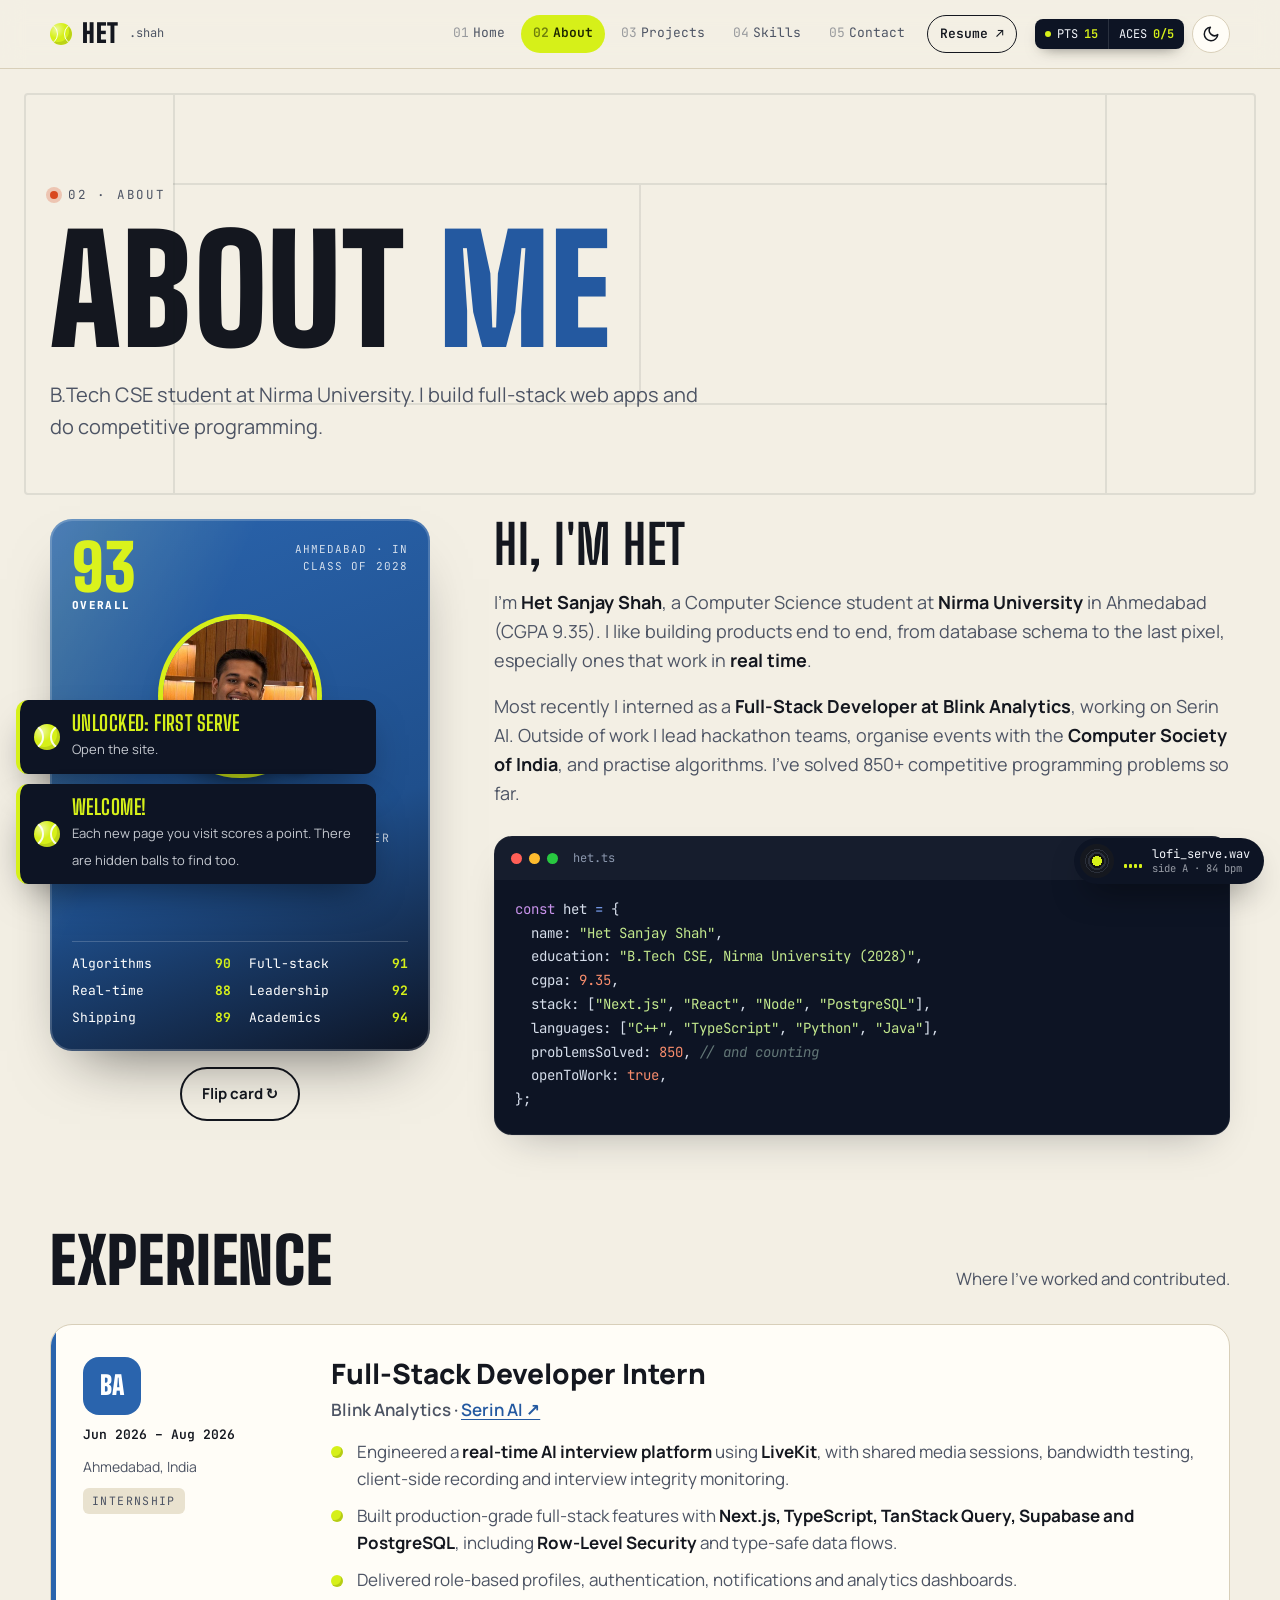
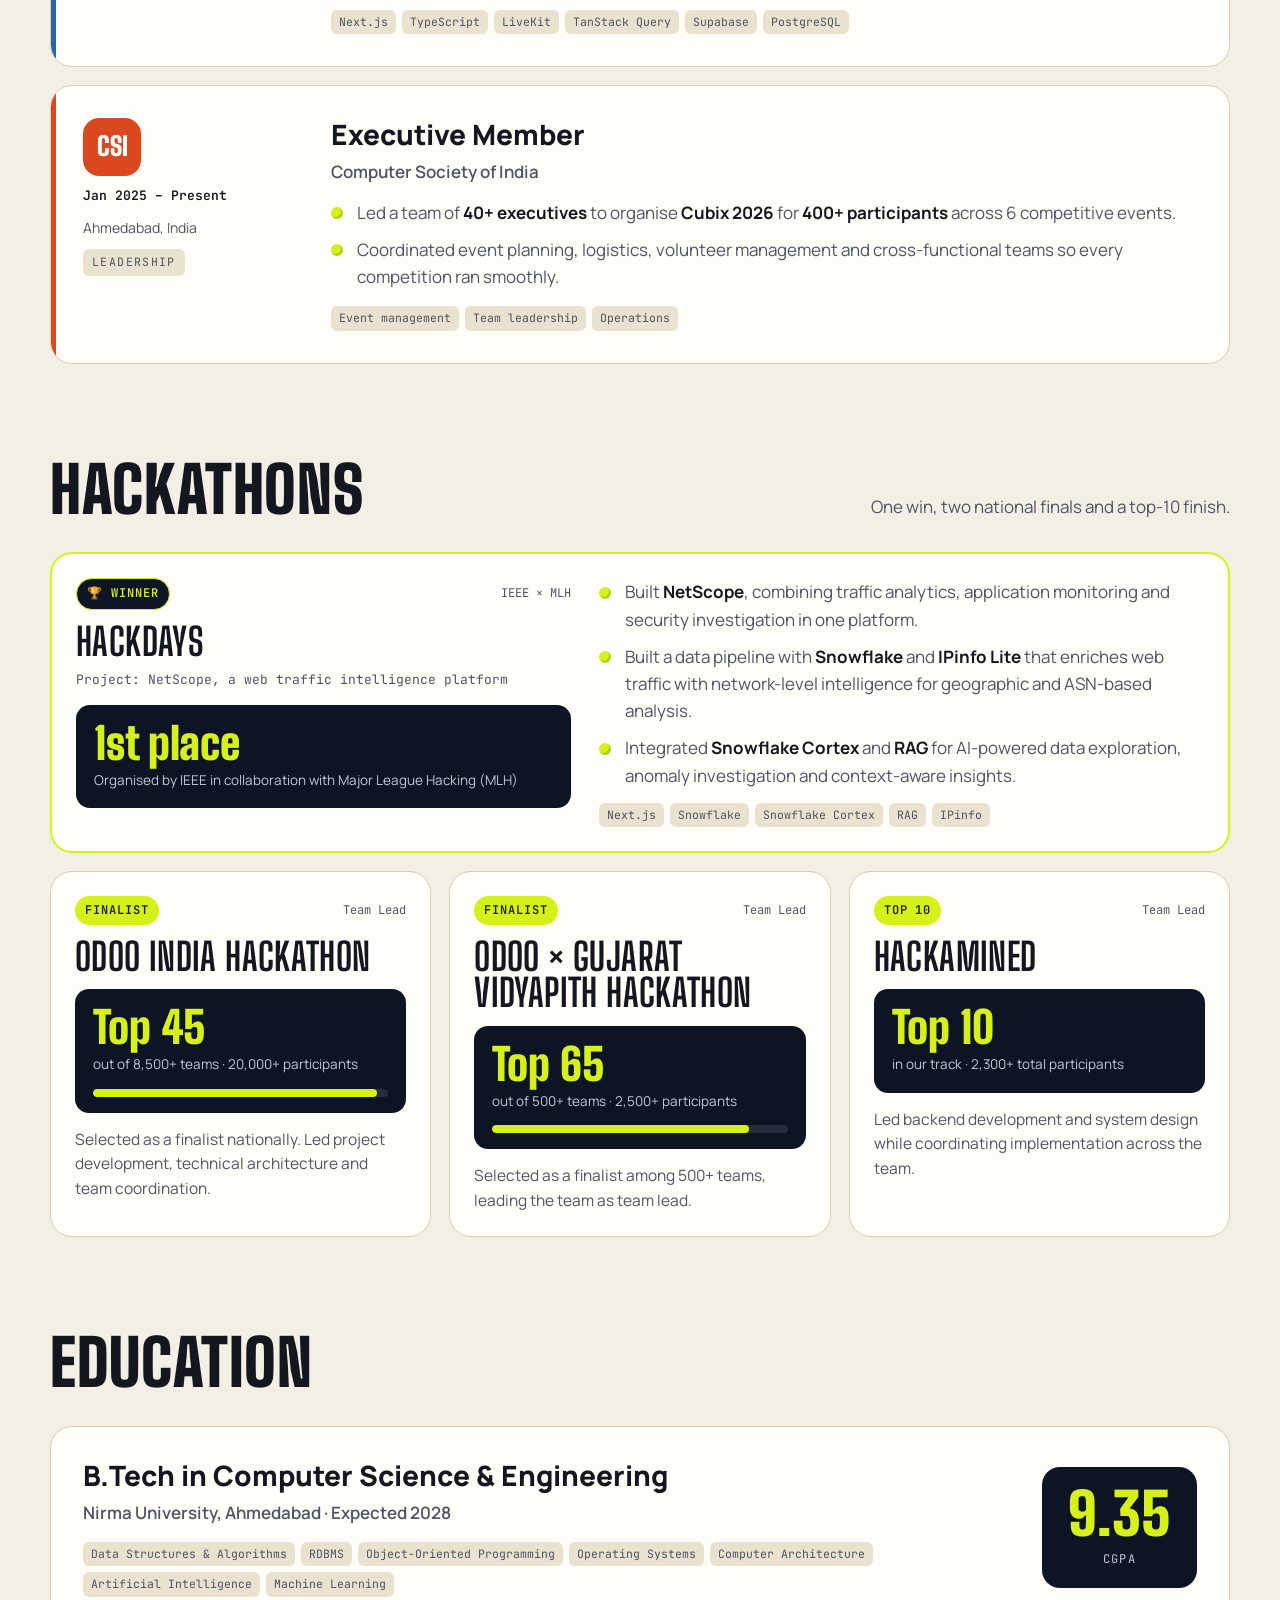
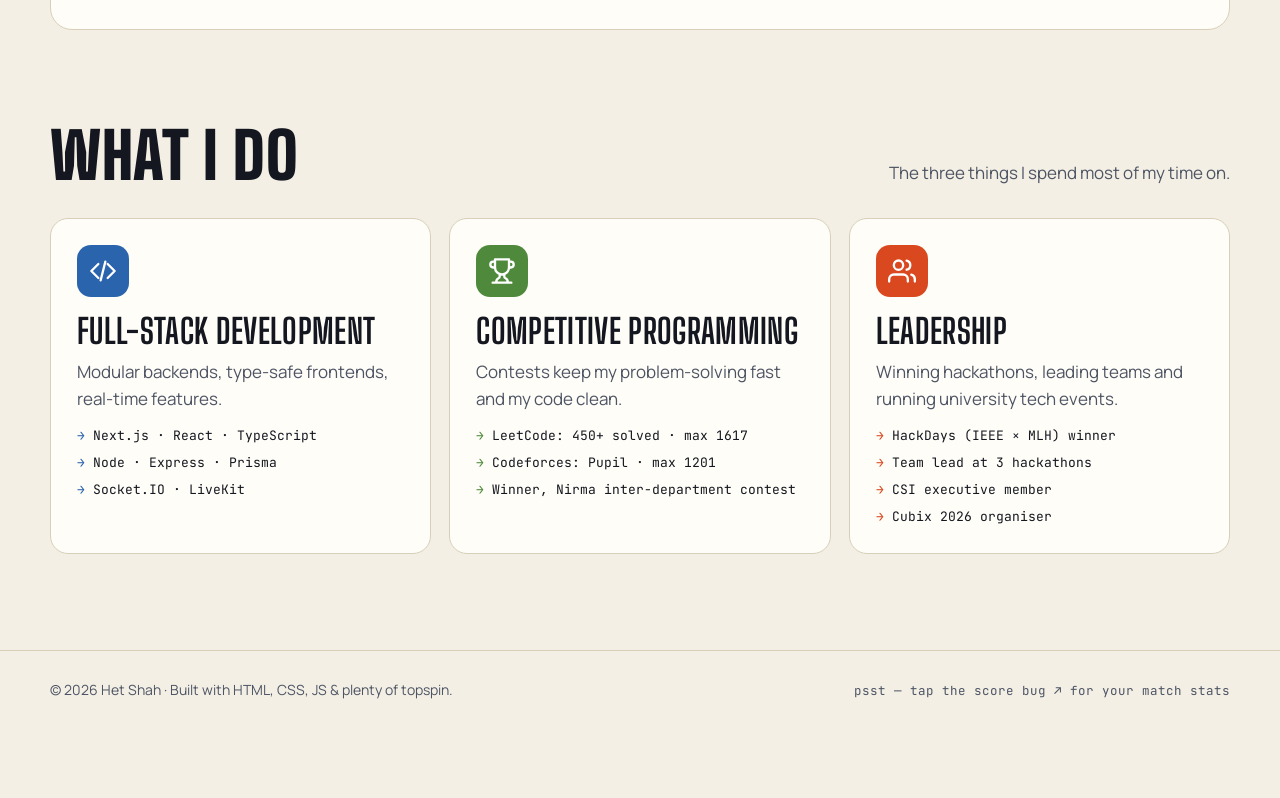
==== commit b8bec8be: "Add profile photo to About card and Home hero Co-Authored-By: Claude Opus 5.5 <noreply@anthropic.com" ====
--- a/about.html
+++ b/about.html
@@ -61,7 +61,7 @@
                   <div class="pc-ovr">93<small>OVERALL</small></div>
                   <div class="pc-flag">AHMEDABAD · IN<br>CLASS OF 2028</div>
                 </div>
-                <div class="pc-avatar"><span>HS</span></div>
+                <div class="photo-ring pc-photo"><img src="images/het.jpg" alt="Het Shah" width="600" height="600"><span class="ball-icon" aria-hidden="true"></span></div>
                 <div class="pc-name">Het Shah</div>
                 <div class="pc-role">FULL-STACK · COMPETITIVE PROGRAMMER</div>
                 <div class="pc-stats">
--- a/css/style.css
+++ b/css/style.css
@@ -376,6 +376,18 @@
 .pc-avatar::before, .pc-avatar::after { content: ""; position: absolute; width: 100%; height: 100%; border-radius: 50%; border: 5px solid rgba(255,255,255,.75); }
 .pc-avatar::before { left: -70%; } .pc-avatar::after { right: -70%; }
 .pc-avatar span { position: relative; z-index: 1; }
+/* Profile photo with ball-yellow ring + tennis ball badge */
+.photo-ring { --ps: 46%; position: relative; display: block; width: var(--ps); aspect-ratio: 1; flex: none; }
+.photo-ring img {
+  width: 100%; height: 100%; object-fit: cover; object-position: 50% 30%; border-radius: 50%; display: block;
+  box-shadow: 0 0 0 4px var(--ball), 0 18px 30px -12px rgba(0,0,0,.6);
+}
+.photo-ring .ball-icon { --s: 30px; position: absolute; right: -2%; bottom: 2%; box-shadow: 0 4px 10px rgba(0,0,0,.35); }
+.pc-photo { margin: 8px auto 16px; }
+.pc-photo .ball-icon { --s: 44px; }
+.pc-photo img { box-shadow: 0 0 0 5px var(--ball), 0 18px 30px -12px rgba(0,0,0,.6); }
+.hero-me { display: flex; align-items: center; gap: 18px; }
+.hero-me .photo-ring .ball-icon { --s: 26px; }
 .pc-name { text-align: center; font-family: var(--font-display); font-weight: 900; font-size: 34px; text-transform: uppercase; line-height: 1; }
 .pc-role { text-align: center; font-family: var(--font-mono); font-size: 11.5px; letter-spacing: .14em; opacity: .75; margin: 6px 0 14px; }
 .pc-stats { display: grid; grid-template-columns: 1fr 1fr; gap: 6px 18px; font-family: var(--font-mono); font-size: 13px; margin-top: auto; border-top: 1px solid rgba(255,255,255,.18); padding-top: 12px; }
